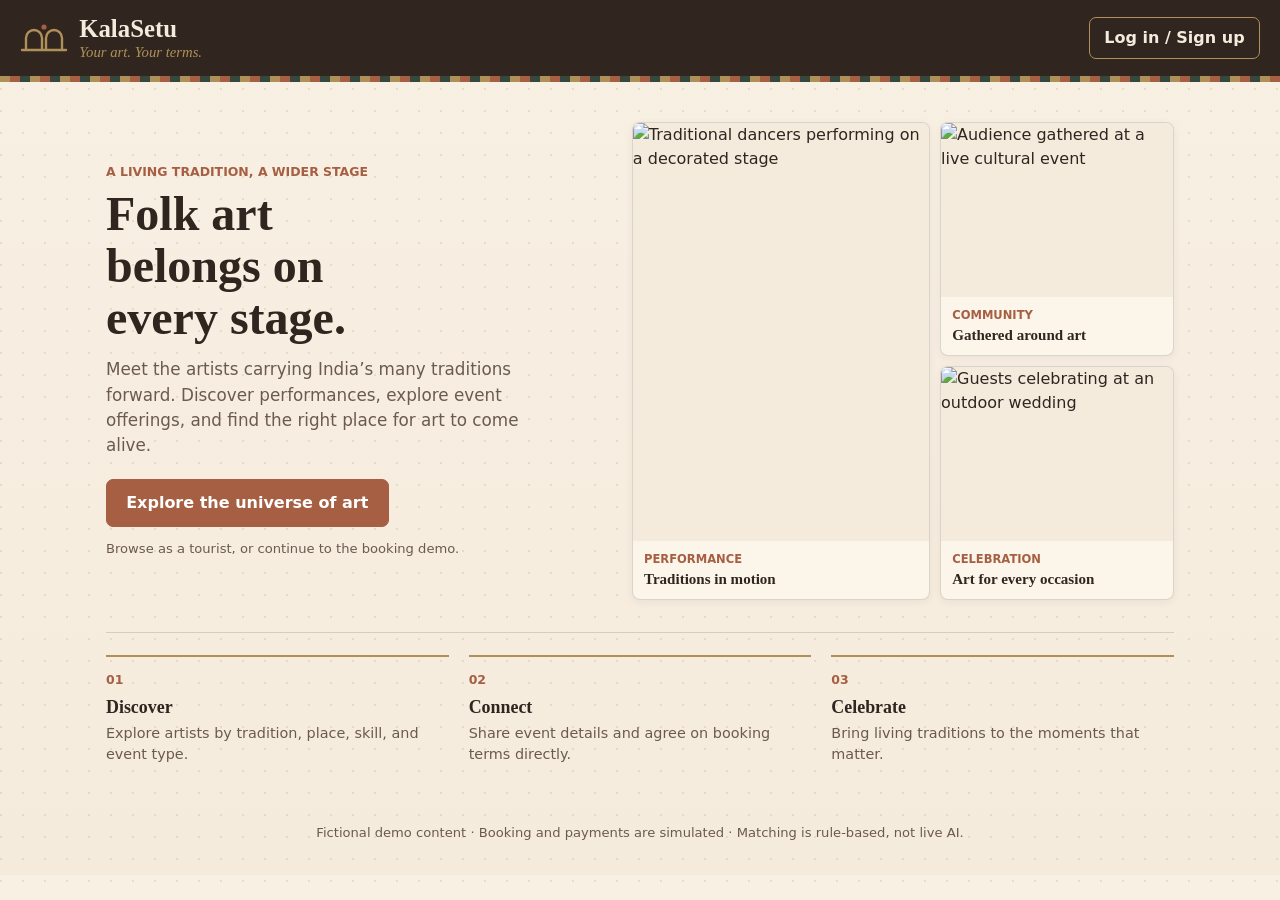
==== welcome.html @ 8331241e "Updated KalaSetu with latest prototype" ====
<!doctype html>
<html lang="en">
<head>
<meta charset="utf-8">
<meta name="viewport" content="width=device-width, initial-scale=1">
<title>KalaSetu — Your art. Your terms.</title>
<link rel="stylesheet" href="styles.css">
<link rel="stylesheet" href="welcome.css">
</head>
<body>
<header class="top welcome-top">
  <a class="welcome-brand" href="welcome.html" aria-label="KalaSetu welcome page">
    <svg class="logo" viewBox="0 0 48 32" aria-hidden="true"><path d="M2 28h44M6 28V16a8 8 0 0 1 16 0v12M26 28V16a8 8 0 0 1 16 0v12" fill="none" stroke="#AF9058" stroke-width="2.4" stroke-linecap="round"/><circle cx="24" cy="5" r="2.6" fill="#A65F43"/></svg>
    <span><b>KalaSetu</b><small>Your art. Your terms.</small></span>
  </a>
  <a class="btn ghost welcome-login" href="index.html?view=access">Log in / Sign up</a>
</header>
<div class="stripe" aria-hidden="true"></div>
<main class="welcome-main">
  <section class="welcome-hero">
    <div class="welcome-copy">
      <p class="eyebrow">A living tradition, a wider stage</p>
      <h1>Folk art belongs on every stage.</h1>
      <p>Meet the artists carrying India’s many traditions forward. Discover performances, explore event offerings, and find the right place for art to come alive.</p>
      <a class="btn welcome-cta" href="index.html?view=access">Explore the universe of art</a>
      <p class="welcome-note">Browse as a tourist, or continue to the booking demo.</p>
    </div>
    <div class="welcome-gallery" aria-label="Folk arts and cultural events">
      <figure class="welcome-gallery-feature">
        <img src="https://images.unsplash.com/photo-1508700115892-45ecd05ae2ad?auto=format&amp;fit=crop&amp;w=1200&amp;q=85" alt="Traditional dancers performing on a decorated stage" fetchpriority="high">
        <figcaption><span>Performance</span><b>Traditions in motion</b></figcaption>
      </figure>
      <figure>
        <img src="https://images.unsplash.com/photo-1501386761578-eac5c94b800a?auto=format&amp;fit=crop&amp;w=800&amp;q=80" alt="Audience gathered at a live cultural event" loading="eager">
        <figcaption><span>Community</span><b>Gathered around art</b></figcaption>
      </figure>
      <figure>
        <img src="https://images.unsplash.com/photo-1519741497674-611481863552?auto=format&amp;fit=crop&amp;w=800&amp;q=80" alt="Guests celebrating at an outdoor wedding" loading="eager">
        <figcaption><span>Celebration</span><b>Art for every occasion</b></figcaption>
      </figure>
    </div>
  </section>
  <section class="welcome-steps" aria-label="How KalaSetu works">
    <article><span>01</span><h2>Discover</h2><p>Explore artists by tradition, place, skill, and event type.</p></article>
    <article><span>02</span><h2>Connect</h2><p>Share event details and agree on booking terms directly.</p></article>
    <article><span>03</span><h2>Celebrate</h2><p>Bring living traditions to the moments that matter.</p></article>
  </section>
</main>
<footer>Fictional demo content · Booking and payments are simulated · Matching is rule-based, not live AI.</footer>
</body>
</html>
---- styles.css ----
:root{--ivory:#F5EBDD;--espresso:#30251F;--terra:#A65F43;--gold:#AF9058;--forest:#34483D;--card:#FBF5EA;--line:rgba(48,37,31,.16);--serif:"Iowan Old Style","Palatino Linotype",Palatino,Georgia,serif;--sans:system-ui,-apple-system,"Segoe UI",Roboto,sans-serif}
*{box-sizing:border-box}
[hidden]{display:none!important}
body{margin:0;color:var(--espresso);font:16px/1.5 var(--sans);background:radial-gradient(circle at 1px 1px,rgba(175,144,88,.2) 1px,transparent 0) 0 0/22px 22px,linear-gradient(180deg,#F8F0E3,var(--ivory))}
h1,h2,h3{font-family:var(--serif);margin:0;line-height:1.2}
h2{font-size:1.55rem;margin-bottom:.35rem}h3{font-size:1.05rem;margin-bottom:.35rem}
small,.muted{color:#6b5a4f}
.top{background:var(--espresso);color:var(--ivory);display:flex;flex-wrap:wrap;gap:.65rem 1.25rem;align-items:center;justify-content:space-between;padding:.85rem 1.25rem}
.brand{display:flex;align-items:center;gap:.7rem}.brand h1{font-size:1.55rem}.brand p{margin:0;color:var(--gold);font-style:italic;font-family:var(--serif)}
.logo{width:48px;height:32px}
.stripe{height:6px;background:repeating-linear-gradient(90deg,var(--gold) 0 10px,var(--terra) 10px 20px,var(--forest) 20px 30px)}
nav{display:flex;gap:.15rem .25rem;flex-wrap:wrap}
nav button{background:none;border:0;color:var(--ivory);padding:.45rem .65rem;border-radius:6px;cursor:pointer;font:inherit;transition:background-color .16s ease,color .16s ease}
nav button[aria-current=page]{background:var(--terra);font-weight:600}
nav button:hover{background:rgba(245,235,221,.14)}nav button[aria-current=page]:hover{background:var(--terra)}
.tools{display:flex;gap:1rem;align-items:center;flex-wrap:wrap}
.role{display:flex;flex-direction:column;gap:.2rem;font-size:.8rem}.role-label small{color:#cdbfae}
.role #roles{display:inline-flex;border:1px solid var(--gold);border-radius:999px;overflow:hidden;width:max-content}
.role #roles button{border:0;background:none;color:var(--ivory);padding:.3rem .75rem;min-height:34px;cursor:pointer;font:inherit;transition:background-color .16s ease,color .16s ease}
.role #roles button[aria-pressed=true]{background:var(--gold);color:var(--espresso);font-weight:700}
main{max-width:1100px;margin:0 auto;padding:1.25rem 1rem 2rem}
.banner{background:var(--forest);color:var(--ivory);border-radius:8px;padding:.75rem 1rem;margin-bottom:1.1rem;display:flex;gap:.6rem;align-items:flex-start}
.banner b{color:#E8D3A5;white-space:nowrap}
.access{max-width:760px;margin:2.5rem auto;padding:clamp(1.25rem,4vw,2.5rem);background:var(--card);border:1px solid var(--line);border-left:6px solid var(--terra);border-radius:8px;box-shadow:0 4px 16px rgba(48,37,31,.07)}
.access h2{font-size:2rem;margin:.25rem 0}.eyebrow{margin:0;color:var(--terra);font-size:.78rem;font-weight:700;text-transform:uppercase}
.mode-switch{margin:1rem 0}.mode-switch .btn[aria-pressed=true]{background:var(--forest);border-color:var(--forest);color:#fff}
.role-choices{display:grid;grid-template-columns:repeat(2,minmax(0,1fr));gap:.75rem;margin:1.25rem 0}
.role-choice{display:flex;flex-direction:column;gap:.35rem;text-align:left;padding:1rem;background:#fffdf8;border:1px solid var(--line);border-radius:8px;color:var(--espresso);font:inherit;cursor:pointer}
.role-choice[aria-pressed=true]{border:2px solid var(--terra);background:#f8eee3}.role-choice span{font-size:.88rem;color:#6b5a4f}
.match-grid{margin:.65rem 0 .9rem}.match-card{display:flex;flex-direction:column;gap:.3rem;padding:.8rem;transition:border-color .16s ease,box-shadow .16s ease,transform .16s ease}.match-card h3,.match-card p{margin:0}.match-card h3{font-size:1rem}.match-top{display:flex;align-items:center;justify-content:space-between;gap:.5rem}.match-reasons{display:flex;flex-wrap:wrap;gap:.25rem}.match-reasons .chip{font-size:.74rem;padding:.03rem .45rem}.match-card .stats{margin-top:.1rem}.match-card .btn{margin-top:.2rem}
.directory-heading{display:flex;align-items:flex-start;justify-content:space-between;gap:1rem;margin-bottom:.65rem}
.directory-heading p{margin:.25rem 0 0}
.directory-wishlist{align-self:center;color:var(--terra);font-weight:700;text-decoration:none;border-bottom:1px solid currentColor;padding:.25rem 0;white-space:nowrap}
.directory-wishlist:hover{color:var(--forest)}
.artist-card-heading{display:flex;align-items:center;justify-content:space-between;gap:.5rem}
.wishlist-toggle{display:inline-grid;place-items:center;flex:0 0 40px;width:40px;height:40px;border:1px solid var(--line);border-radius:50%;background:#fffdf8;color:var(--terra);font:inherit;font-size:1.3rem;line-height:1;cursor:pointer;transition:background-color .16s ease,border-color .16s ease,transform .16s ease}
.wishlist-toggle:hover,.wishlist-toggle[aria-pressed=true]{background:#f8eee3;border-color:var(--terra)}
.wishlist-toggle:hover{transform:scale(1.05)}
.custom-note{padding:.55rem .7rem;border-left:3px solid var(--gold);border-radius:4px;background:#fffaf0;font-size:.92rem}
.request-notes textarea{min-height:84px}
.event-photo{display:grid;grid-template-columns:minmax(0,320px) minmax(0,1fr);align-items:center;gap:.85rem;margin:.75rem 0 1rem;padding:.65rem;border:1px solid var(--line);border-radius:8px;background:#fffaf0}
.event-photo img{display:block;width:100%;aspect-ratio:16/9;object-fit:cover;border-radius:6px;background:var(--ivory)}
.event-photo figcaption{display:flex;flex-direction:column;gap:.3rem;color:#6b5a4f;font-size:.9rem}
.event-photo figcaption b{color:var(--espresso);font-family:var(--serif);font-size:1rem}
.event-photo-summary{grid-template-columns:minmax(0,220px) minmax(0,1fr);margin:.55rem 0}
.tourist-page>label{max-width:560px;margin:.75rem 0 1.25rem}
.tourist-section{margin:1.5rem 0}
.tourist-section-heading{display:flex;align-items:baseline;justify-content:space-between;gap:1rem;margin-bottom:.65rem}
.tourist-section-heading h3{margin:0;font:600 1.2rem/1.2 var(--serif)}
.tourist-section-heading .result-count{margin:0;font-size:.84rem}
.tourist-grid{align-items:stretch}
.tourist-event{padding:0;overflow:hidden}
.tourist-event>img{display:block;width:100%;aspect-ratio:16/9;object-fit:cover;background:var(--ivory)}
.tourist-event-body{display:flex;flex-direction:column;align-items:flex-start;gap:.35rem;padding:1rem;height:100%}
.tourist-event-body h3,.tourist-event-body p{margin:0}
.tourist-event-body .btn{margin-top:auto}
.media-note{margin:0;font-size:.82rem}
.home{display:flex;flex-direction:column;gap:2rem;padding:.45rem 0 1rem}
.home-hero{display:grid;grid-template-columns:minmax(0,1.05fr) minmax(0,.95fr);align-items:center;gap:clamp(2rem,4vw,3.5rem);padding:1.75rem 0 2.25rem;border-bottom:1px solid var(--line)}
.home-copy{max-width:560px}
.home-title{max-width:12ch;margin:.4rem 0 .75rem;font-size:3.1rem;line-height:1.08}
.home-intro{max-width:52ch;margin:0 0 1.15rem;font-size:1.08rem;color:#6b5a4f}
.home-actions{gap:.65rem}
.home-note{margin:.85rem 0 0;font-size:.84rem}
.home-artwork{display:grid;grid-template-columns:1.12fr .88fr;grid-template-rows:repeat(2,minmax(0,1fr));gap:.65rem;min-height:370px}
.home-art{display:grid;grid-template-rows:minmax(0,1fr) auto;min-width:0;margin:0;overflow:hidden;background:var(--card);border:1px solid var(--line);border-radius:8px;box-shadow:0 2px 8px rgba(48,37,31,.06)}
.home-art-main{grid-row:1/3}
.home-art svg{display:block;width:100%;height:100%;min-height:0;object-fit:cover}
.home-art figcaption{display:flex;flex-direction:column;gap:.15rem;padding:.6rem .7rem}
.home-art figcaption span{color:#6b5a4f;font-size:.75rem}
.home-art figcaption b{font-family:var(--serif);font-size:.92rem;line-height:1.25}
.home-steps{padding:.1rem 0 .5rem}
.home-steps>h2{margin-bottom:1rem;font-size:1.4rem}
.home-step-grid{display:grid;grid-template-columns:repeat(3,minmax(0,1fr));gap:1.25rem}
.home-step-grid article{padding:.7rem 0 0;border-top:2px solid var(--gold)}
.home-step-number{color:var(--terra);font-size:.78rem;font-weight:700}
.home-step-grid h3{margin:.35rem 0 .25rem}
.home-step-grid p{margin:0;color:#6b5a4f;font-size:.92rem}
.grid{display:grid;grid-template-columns:repeat(auto-fit,minmax(255px,1fr));gap:.85rem}
.cols{display:grid;grid-template-columns:minmax(0,1fr) minmax(0,1fr);gap:1rem}
.card{background:var(--card);border:1px solid var(--line);border-radius:10px;padding:1rem;box-shadow:0 2px 8px rgba(48,37,31,.06);transition:border-color .16s ease,box-shadow .16s ease,transform .16s ease}
.card.art:hover,.match-card:hover{border-color:rgba(166,95,67,.45);box-shadow:0 6px 16px rgba(48,37,31,.1);transform:translateY(-2px)}
.card.art svg{transition:transform .28s ease}
.card.art:hover svg{transform:scale(1.025)}
.card.art{padding:0;overflow:hidden;display:flex;flex-direction:column}.card.art .body{padding:1rem;display:flex;flex-direction:column;gap:.5rem;flex:1}
.card.art svg{display:block;width:100%;height:auto}
.chips{display:flex;flex-wrap:wrap;gap:.35rem}.chip{border:1px solid var(--line);border-radius:999px;padding:.05rem .6rem;font-size:.8rem;background:#fff8}
.tag{font-size:.72rem;text-transform:uppercase;color:var(--terra);font-weight:700}
.stats{display:flex;gap:1rem;flex-wrap:wrap;font-size:.9rem;margin-top:auto}.stats b{display:block;font-family:var(--serif);font-size:1.05rem}
.filters{display:flex;flex-wrap:wrap;gap:.75rem;align-items:end;margin:.75rem 0 1rem}
label{display:flex;flex-direction:column;gap:.25rem;font-size:.88rem;font-weight:600}
label small{font-weight:400}
input,select,textarea{font:inherit;padding:.5rem .6rem;border:1px solid #b9a998;border-radius:6px;background:#fffdf8;color:var(--espresso);min-width:0;transition:border-color .16s ease,box-shadow .16s ease}
textarea{min-height:130px;resize:vertical}
input:focus-visible,select:focus-visible,textarea:focus-visible,button:focus-visible,summary:focus-visible{outline:3px solid var(--gold);outline-offset:2px}
input[type=file]::file-selector-button{margin-right:.6rem;padding:.4rem .65rem;border:1px solid var(--line);border-radius:5px;background:#f2e7d6;color:var(--espresso);font:inherit;cursor:pointer}
.form{display:grid;grid-template-columns:repeat(auto-fit,minmax(200px,1fr));gap:.8rem}.form .wide{grid-column:1/-1}
.btn{font:inherit;font-weight:600;border-radius:7px;min-height:40px;padding:.5rem .9rem;border:1px solid var(--terra);background:var(--terra);color:#fff;cursor:pointer;transition:background-color .16s ease,border-color .16s ease,color .16s ease,box-shadow .16s ease,transform .16s ease}
.btn:hover:not(:disabled){filter:brightness(1.06);transform:translateY(-1px);box-shadow:0 2px 6px rgba(48,37,31,.12)}.btn:disabled{opacity:.55;cursor:not-allowed}
.btn:active:not(:disabled){transform:translateY(0)}
.btn.alt{background:var(--forest);border-color:var(--forest)}.btn.ghost{background:none;color:inherit;border-color:currentColor}
.top .btn.ghost{color:var(--ivory);border-color:var(--gold)}
.btn.danger{background:none;color:#8a2f1f;border-color:#8a2f1f}
.row{display:flex;gap:.6rem;flex-wrap:wrap;align-items:center}
.badge{display:inline-block;border-radius:999px;padding:.1rem .65rem;font-size:.78rem;font-weight:700;background:#e8dcc7}
.badge.confirmed{background:var(--forest);color:#fff}.badge.awaiting_artist,.badge.awaiting_organizer{background:#E8D3A5}.badge.declined{background:#e9c9c0;color:#6b1f12}
.flag{background:#fbe9d7;border:1px solid var(--terra);border-radius:8px;padding:.5rem .75rem;margin:.4rem 0;font-size:.9rem}
.ok{color:var(--forest);font-weight:600}.err{color:#9b2c1a;font-weight:600;margin:.4rem 0 0}
table{width:100%;border-collapse:collapse;font-size:.92rem}th,td{text-align:left;padding:.4rem .5rem;border-bottom:1px solid var(--line)}td.n,th.n{text-align:right;font-variant-numeric:tabular-nums}
tfoot td{font-weight:700}
ol.hist,ul.log{margin:.3rem 0;padding-left:1.1rem}ol.hist li,ul.log li{margin:.35rem 0}
.actions{border-top:1px dashed var(--line);margin-top:.75rem;padding-top:.75rem;display:flex;flex-direction:column;gap:.6rem}
details{border:1px solid var(--line);border-radius:8px;padding:.5rem .75rem;background:#fffaf0}summary{cursor:pointer;font-weight:600}
.empty{text-align:center;padding:2rem 1rem;border:2px dashed var(--gold);border-radius:10px;background:#fbf5ea99}
.list{display:flex;flex-direction:column;gap:.5rem}.list>button{text-align:left;background:var(--card);border:1px solid var(--line);border-radius:10px;padding:.6rem .8rem;cursor:pointer;font:inherit;color:inherit}
.list>button[aria-current=true]{border-color:var(--terra);box-shadow:0 0 0 2px var(--terra) inset}
.split{display:grid;grid-template-columns:260px minmax(0,1fr);gap:1.25rem}
footer{text-align:center;font-size:.82rem;color:#6b5a4f;padding:1.2rem 1rem 2rem}
#toast{position:fixed;left:50%;bottom:1.2rem;transform:translate(-50%,20px);background:var(--espresso);color:var(--ivory);padding:.7rem 1.1rem;border-radius:10px;opacity:0;pointer-events:none;transition:.25s;max-width:92vw;z-index:9}
#toast.show{opacity:1;transform:translate(-50%,0)}#toast.bad{background:#8a2f1f}
#app>section{animation:view-enter .2s ease-out both}
@keyframes view-enter{from{opacity:0;transform:translateY(5px)}to{opacity:1;transform:translateY(0)}}
@media(max-width:820px){.cols,.split{grid-template-columns:1fr}.top{padding:.75rem 1rem}.home-hero{grid-template-columns:1fr;gap:1.4rem}.home-copy{max-width:680px}.home-artwork{max-width:680px;width:100%;min-height:330px}.home-step-grid{gap:1rem}}
@media(max-width:560px){
	.top{display:grid;grid-template-columns:minmax(0,1fr);gap:.5rem;padding:.7rem .8rem}
	.brand{gap:.55rem}.brand h1{font-size:1.4rem}.brand p{font-size:.9rem}.logo{width:42px;height:28px}
	nav{gap:.1rem .2rem;flex-wrap:nowrap;overflow-x:auto;overscroll-behavior-x:contain;scrollbar-width:thin;-webkit-overflow-scrolling:touch}
	nav button{flex:0 0 auto;min-height:36px;padding:.3rem .48rem;font-size:.82rem;white-space:nowrap}
	.tools{width:100%;justify-content:space-between;gap:.45rem}
	.role{flex-direction:row;align-items:center;gap:.45rem;font-size:.72rem}
	.role-label{white-space:nowrap}.role-label small{display:none}
	.role #roles button{min-height:32px;padding:.22rem .5rem;font-size:.76rem}
	.top .btn.ghost{min-height:34px;padding:.3rem .55rem;font-size:.78rem}
	main{padding:.9rem .8rem 1.5rem}
	.banner{gap:.45rem;padding:.65rem .75rem;margin-bottom:.9rem;font-size:.92rem}
	.role-choices{grid-template-columns:1fr}.access{margin:1rem auto;padding:1.25rem}
	.access h2{font-size:1.7rem}.match-grid{grid-template-columns:1fr;gap:.6rem}
	.directory-heading{align-items:center;gap:.6rem}.directory-heading h2{font-size:1.35rem}.directory-wishlist{font-size:.88rem}
	.tourist-section{margin:1.1rem 0}.tourist-section-heading{align-items:flex-start}.tourist-event-body{padding:.8rem}
	.event-photo,.event-photo-summary{grid-template-columns:minmax(0,1fr);gap:.5rem}.event-photo img{max-height:210px}
	.home{gap:1.35rem;padding:.15rem 0 .7rem}.home-hero{gap:1.1rem;padding:1rem 0 1.4rem}.home-title{max-width:18ch;font-size:2rem;line-height:1.1}.home-intro{font-size:1rem;margin-bottom:.9rem}.home-note{margin-top:.65rem}.home-artwork{height:250px;min-height:0;gap:.45rem}.home-art{min-height:0}.home-art figcaption{padding:.5rem}.home-art figcaption b{font-size:.82rem}.home-steps>h2{font-size:1.25rem}.home-step-grid{grid-template-columns:1fr;gap:.7rem}
	.card{padding:.85rem}.card.art{padding:0}
	.form{grid-template-columns:minmax(0,1fr);gap:.65rem}
	.form .wide{grid-column:auto}
	table{font-size:.84rem}th,td{padding:.35rem .3rem;overflow-wrap:anywhere}
}
@media(prefers-reduced-motion:reduce){*{transition:none!important;animation:none!important;scroll-behavior:auto!important}}
---- welcome.css ----
.welcome-top{align-items:center}
.welcome-brand{display:flex;align-items:center;gap:.7rem;color:var(--ivory);text-decoration:none}
.welcome-brand span{display:flex;flex-direction:column}
.welcome-brand b{font:600 1.55rem/1.2 var(--serif)}
.welcome-brand small{color:var(--gold);font:italic .92rem/1.3 var(--serif)}
.welcome-login{text-decoration:none}
.welcome-main{width:min(100% - 2rem,1100px);padding:1.75rem 1rem 2rem}
.welcome-hero{display:grid;grid-template-columns:minmax(0,.92fr) minmax(0,1.08fr);align-items:center;gap:clamp(2rem,5vw,4rem);padding:.75rem 0 2rem;border-bottom:1px solid var(--line)}
.welcome-copy{max-width:510px}
.welcome-copy h1{max-width:11ch;margin:.4rem 0 .85rem;font:600 3rem/1.08 var(--serif)}
.welcome-copy>p:not(.eyebrow,.welcome-note){max-width:48ch;margin:0 0 1.3rem;color:#6b5a4f;font-size:1.05rem}
.welcome-cta{display:inline-flex;align-items:center;justify-content:center;min-height:48px;padding:.65rem 1.2rem;text-decoration:none}
.welcome-note{margin:.75rem 0 0;color:#6b5a4f;font-size:.82rem}
.welcome-gallery{display:grid;grid-template-columns:1.12fr .88fr;grid-template-rows:repeat(2,minmax(0,1fr));gap:.65rem;min-height:390px}
.welcome-gallery figure{display:grid;grid-template-rows:minmax(0,1fr) auto;min-width:0;margin:0;overflow:hidden;border:1px solid var(--line);border-radius:8px;background:var(--card);box-shadow:0 2px 8px rgba(48,37,31,.06)}
.welcome-gallery-feature{grid-row:1/3}
.welcome-gallery img{display:block;width:100%;height:100%;min-height:0;aspect-ratio:4/3;object-fit:cover;background:var(--ivory)}
.welcome-gallery-feature img{aspect-ratio:auto}
.welcome-gallery figcaption{display:flex;flex-direction:column;gap:.15rem;padding:.6rem .7rem}
.welcome-gallery figcaption span{color:var(--terra);font-size:.72rem;font-weight:700;text-transform:uppercase}
.welcome-gallery figcaption b{font:600 .94rem/1.25 var(--serif)}
.welcome-steps{display:grid;grid-template-columns:repeat(3,minmax(0,1fr));gap:1.25rem;padding:1.4rem 0 .4rem}
.welcome-steps article{padding:.65rem 0 0;border-top:2px solid var(--gold)}
.welcome-steps article>span{color:var(--terra);font-size:.78rem;font-weight:700}
.welcome-steps h2{margin:.35rem 0 .25rem;font-size:1.12rem}
.welcome-steps p{margin:0;color:#6b5a4f;font-size:.9rem}
@media(max-width:820px){
  .welcome-hero{grid-template-columns:1fr;gap:1.4rem}
  .welcome-copy{max-width:680px}
  .welcome-gallery{width:100%;max-width:680px;min-height:330px}
}
@media(max-width:560px){
  .welcome-top{gap:.5rem;padding:.7rem .8rem}
  .welcome-brand{gap:.55rem}.welcome-brand b{font-size:1.35rem}.welcome-brand small{font-size:.82rem}.welcome-brand .logo{width:42px;height:28px}
  .welcome-login{min-height:36px;padding:.3rem .55rem;font-size:.8rem}
  .welcome-main{width:100%;padding:.9rem .8rem 1.5rem}
  .welcome-hero{gap:1.1rem;padding:.4rem 0 1.3rem}
  .welcome-copy h1{max-width:14ch;font-size:2.1rem}
  .welcome-copy>p:not(.eyebrow,.welcome-note){font-size:.98rem}
  .welcome-cta{width:100%;text-align:center}
  .welcome-gallery{height:250px;min-height:0;gap:.45rem}
  .welcome-gallery figure{min-height:0}
  .welcome-gallery figcaption{padding:.45rem}
  .welcome-gallery figcaption b{font-size:.8rem}
  .welcome-steps{grid-template-columns:1fr;gap:.7rem;padding-top:1.1rem}
}
@media(prefers-reduced-motion:reduce){.welcome-gallery img{transition:none!important}}
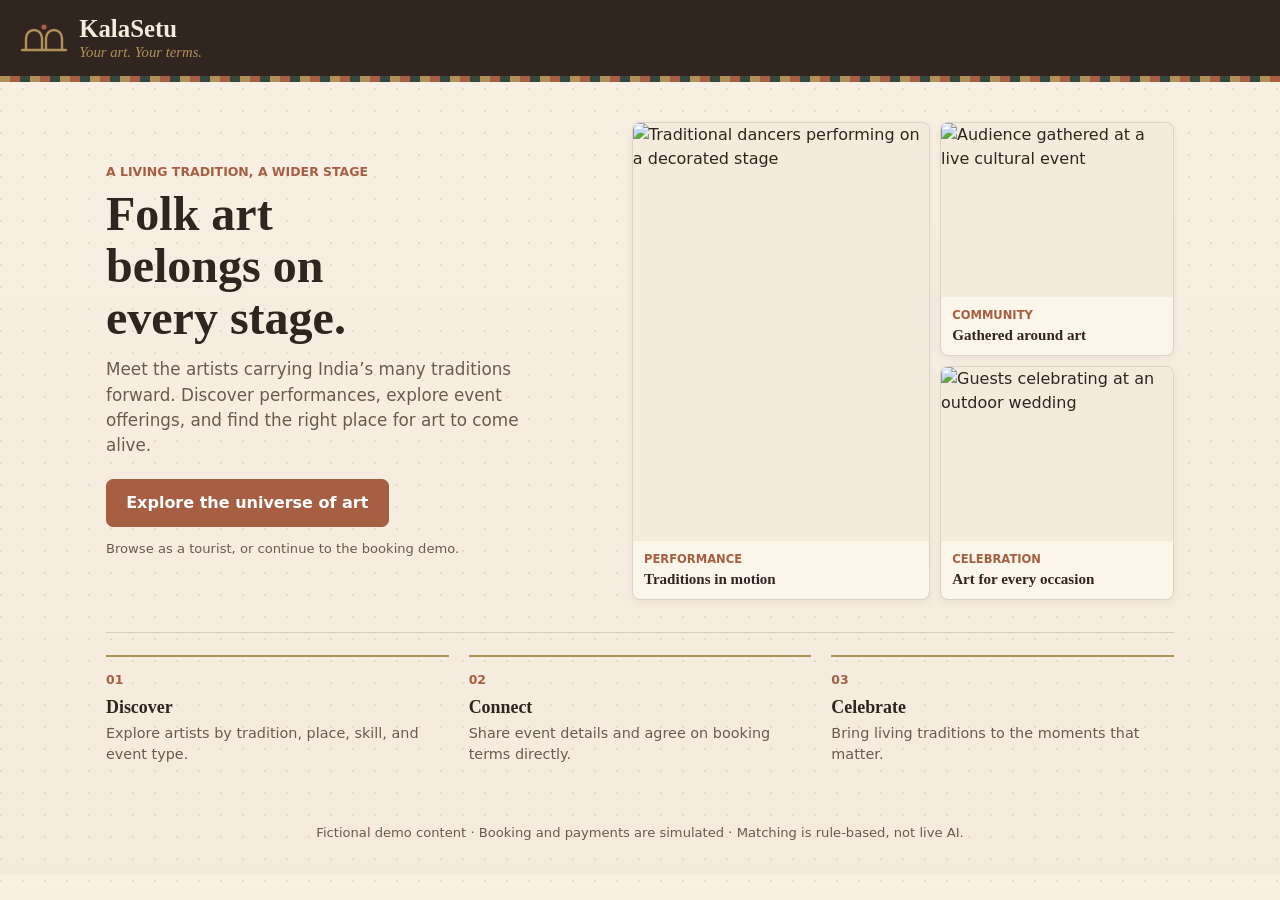
==== commit 9c30219e: "added home page" ====
--- a/welcome.html
+++ b/welcome.html
@@ -13,7 +13,6 @@
     <svg class="logo" viewBox="0 0 48 32" aria-hidden="true"><path d="M2 28h44M6 28V16a8 8 0 0 1 16 0v12M26 28V16a8 8 0 0 1 16 0v12" fill="none" stroke="#AF9058" stroke-width="2.4" stroke-linecap="round"/><circle cx="24" cy="5" r="2.6" fill="#A65F43"/></svg>
     <span><b>KalaSetu</b><small>Your art. Your terms.</small></span>
   </a>
-  <a class="btn ghost welcome-login" href="index.html?view=access">Log in / Sign up</a>
 </header>
 <div class="stripe" aria-hidden="true"></div>
 <main class="welcome-main">
@@ -22,7 +21,10 @@
       <p class="eyebrow">A living tradition, a wider stage</p>
       <h1>Folk art belongs on every stage.</h1>
       <p>Meet the artists carrying India’s many traditions forward. Discover performances, explore event offerings, and find the right place for art to come alive.</p>
-      <a class="btn welcome-cta" href="index.html?view=access">Explore the universe of art</a>
+      <form class="welcome-cta-form" action="index.html" method="get">
+        <input type="hidden" name="view" value="access">
+        <button class="btn welcome-cta" type="submit">Explore the universe of art</button>
+      </form>
       <p class="welcome-note">Browse as a tourist, or continue to the booking demo.</p>
     </div>
     <div class="welcome-gallery" aria-label="Folk arts and cultural events">
--- a/welcome.css
+++ b/welcome.css
@@ -3,13 +3,13 @@
 .welcome-brand span{display:flex;flex-direction:column}
 .welcome-brand b{font:600 1.55rem/1.2 var(--serif)}
 .welcome-brand small{color:var(--gold);font:italic .92rem/1.3 var(--serif)}
-.welcome-login{text-decoration:none}
 .welcome-main{width:min(100% - 2rem,1100px);padding:1.75rem 1rem 2rem}
 .welcome-hero{display:grid;grid-template-columns:minmax(0,.92fr) minmax(0,1.08fr);align-items:center;gap:clamp(2rem,5vw,4rem);padding:.75rem 0 2rem;border-bottom:1px solid var(--line)}
 .welcome-copy{max-width:510px}
 .welcome-copy h1{max-width:11ch;margin:.4rem 0 .85rem;font:600 3rem/1.08 var(--serif)}
 .welcome-copy>p:not(.eyebrow,.welcome-note){max-width:48ch;margin:0 0 1.3rem;color:#6b5a4f;font-size:1.05rem}
-.welcome-cta{display:inline-flex;align-items:center;justify-content:center;min-height:48px;padding:.65rem 1.2rem;text-decoration:none}
+.welcome-cta-form{margin:0}
+.welcome-cta{display:inline-flex;align-items:center;justify-content:center;min-height:48px;padding:.65rem 1.2rem}
 .welcome-note{margin:.75rem 0 0;color:#6b5a4f;font-size:.82rem}
 .welcome-gallery{display:grid;grid-template-columns:1.12fr .88fr;grid-template-rows:repeat(2,minmax(0,1fr));gap:.65rem;min-height:390px}
 .welcome-gallery figure{display:grid;grid-template-rows:minmax(0,1fr) auto;min-width:0;margin:0;overflow:hidden;border:1px solid var(--line);border-radius:8px;background:var(--card);box-shadow:0 2px 8px rgba(48,37,31,.06)}
@@ -32,7 +32,6 @@
 @media(max-width:560px){
   .welcome-top{gap:.5rem;padding:.7rem .8rem}
   .welcome-brand{gap:.55rem}.welcome-brand b{font-size:1.35rem}.welcome-brand small{font-size:.82rem}.welcome-brand .logo{width:42px;height:28px}
-  .welcome-login{min-height:36px;padding:.3rem .55rem;font-size:.8rem}
   .welcome-main{width:100%;padding:.9rem .8rem 1.5rem}
   .welcome-hero{gap:1.1rem;padding:.4rem 0 1.3rem}
   .welcome-copy h1{max-width:14ch;font-size:2.1rem}
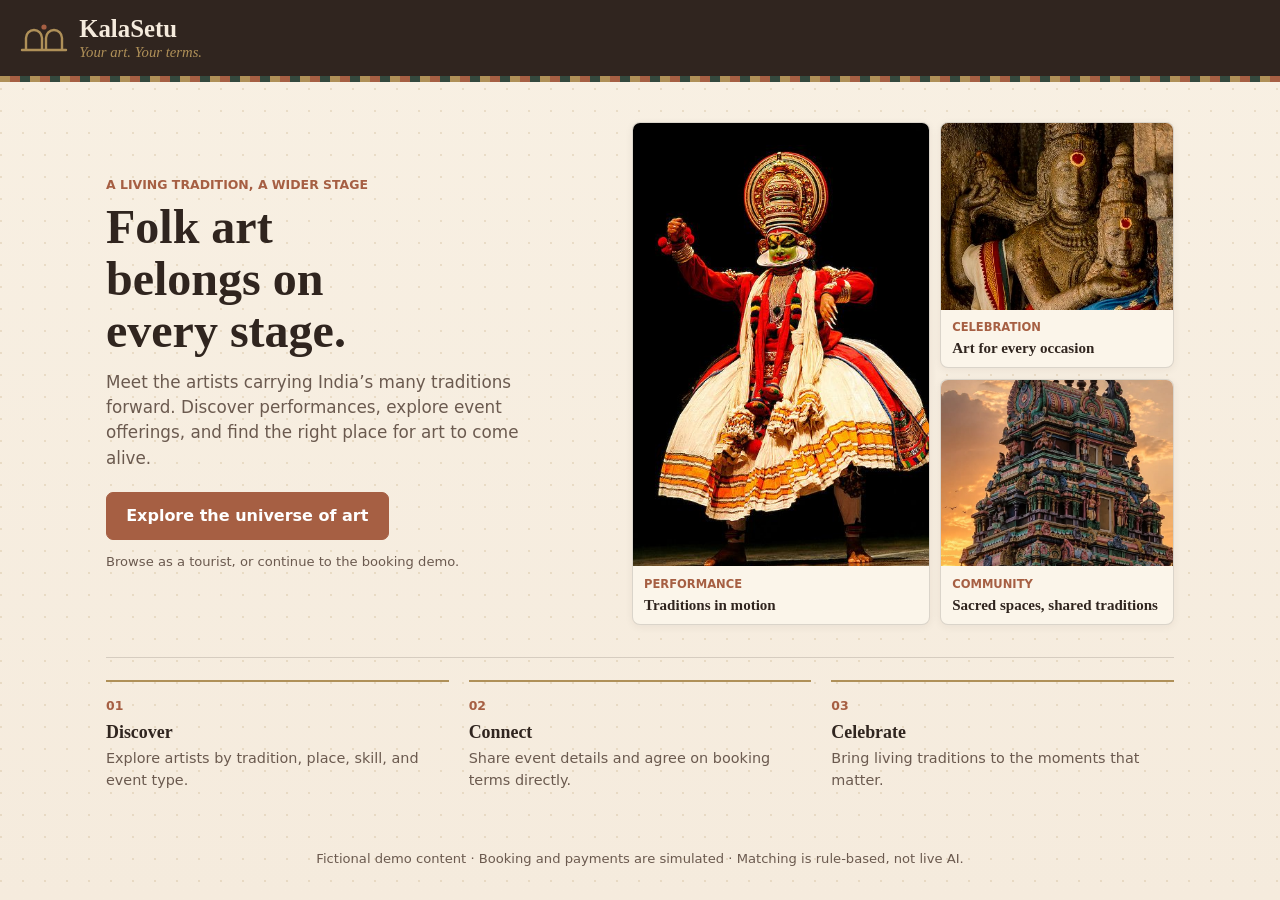
==== commit 7085116a: "front pagr image updated" ====
--- a/welcome.html
+++ b/welcome.html
@@ -29,16 +29,16 @@
     </div>
     <div class="welcome-gallery" aria-label="Folk arts and cultural events">
       <figure class="welcome-gallery-feature">
-        <img src="https://images.unsplash.com/photo-1508700115892-45ecd05ae2ad?auto=format&amp;fit=crop&amp;w=1200&amp;q=85" alt="Traditional dancers performing on a decorated stage" fetchpriority="high">
+        <img src="images/home-performance.png" alt="A Kathakali performer in costume on stage" fetchpriority="high">
         <figcaption><span>Performance</span><b>Traditions in motion</b></figcaption>
       </figure>
       <figure>
-        <img src="https://images.unsplash.com/photo-1501386761578-eac5c94b800a?auto=format&amp;fit=crop&amp;w=800&amp;q=80" alt="Audience gathered at a live cultural event" loading="eager">
-        <figcaption><span>Community</span><b>Gathered around art</b></figcaption>
+        <img src="images/home-celebration.png" alt="Traditional stone sculptures dressed for a celebration" loading="eager">
+        <figcaption><span>Celebration</span><b>Art for every occasion</b></figcaption>
       </figure>
       <figure>
-        <img src="https://images.unsplash.com/photo-1519741497674-611481863552?auto=format&amp;fit=crop&amp;w=800&amp;q=80" alt="Guests celebrating at an outdoor wedding" loading="eager">
-        <figcaption><span>Celebration</span><b>Art for every occasion</b></figcaption>
+        <img src="images/home-community.png" alt="A colorful temple tower at sunset" loading="eager">
+        <figcaption><span>Community</span><b>Sacred spaces, shared traditions</b></figcaption>
       </figure>
     </div>
   </section>
--- a/styles.css
+++ b/styles.css
@@ -14,10 +14,6 @@
 nav button[aria-current=page]{background:var(--terra);font-weight:600}
 nav button:hover{background:rgba(245,235,221,.14)}nav button[aria-current=page]:hover{background:var(--terra)}
 .tools{display:flex;gap:1rem;align-items:center;flex-wrap:wrap}
-.role{display:flex;flex-direction:column;gap:.2rem;font-size:.8rem}.role-label small{color:#cdbfae}
-.role #roles{display:inline-flex;border:1px solid var(--gold);border-radius:999px;overflow:hidden;width:max-content}
-.role #roles button{border:0;background:none;color:var(--ivory);padding:.3rem .75rem;min-height:34px;cursor:pointer;font:inherit;transition:background-color .16s ease,color .16s ease}
-.role #roles button[aria-pressed=true]{background:var(--gold);color:var(--espresso);font-weight:700}
 main{max-width:1100px;margin:0 auto;padding:1.25rem 1rem 2rem}
 .banner{background:var(--forest);color:var(--ivory);border-radius:8px;padding:.75rem 1rem;margin-bottom:1.1rem;display:flex;gap:.6rem;align-items:flex-start}
 .banner b{color:#E8D3A5;white-space:nowrap}
@@ -65,7 +61,7 @@
 .home-artwork{display:grid;grid-template-columns:1.12fr .88fr;grid-template-rows:repeat(2,minmax(0,1fr));gap:.65rem;min-height:370px}
 .home-art{display:grid;grid-template-rows:minmax(0,1fr) auto;min-width:0;margin:0;overflow:hidden;background:var(--card);border:1px solid var(--line);border-radius:8px;box-shadow:0 2px 8px rgba(48,37,31,.06)}
 .home-art-main{grid-row:1/3}
-.home-art svg{display:block;width:100%;height:100%;min-height:0;object-fit:cover}
+.home-art img{display:block;width:100%;height:100%;min-height:0;object-fit:cover}
 .home-art figcaption{display:flex;flex-direction:column;gap:.15rem;padding:.6rem .7rem}
 .home-art figcaption span{color:#6b5a4f;font-size:.75rem}
 .home-art figcaption b{font-family:var(--serif);font-size:.92rem;line-height:1.25}
@@ -127,9 +123,6 @@
 	nav{gap:.1rem .2rem;flex-wrap:nowrap;overflow-x:auto;overscroll-behavior-x:contain;scrollbar-width:thin;-webkit-overflow-scrolling:touch}
 	nav button{flex:0 0 auto;min-height:36px;padding:.3rem .48rem;font-size:.82rem;white-space:nowrap}
 	.tools{width:100%;justify-content:space-between;gap:.45rem}
-	.role{flex-direction:row;align-items:center;gap:.45rem;font-size:.72rem}
-	.role-label{white-space:nowrap}.role-label small{display:none}
-	.role #roles button{min-height:32px;padding:.22rem .5rem;font-size:.76rem}
 	.top .btn.ghost{min-height:34px;padding:.3rem .55rem;font-size:.78rem}
 	main{padding:.9rem .8rem 1.5rem}
 	.banner{gap:.45rem;padding:.65rem .75rem;margin-bottom:.9rem;font-size:.92rem}
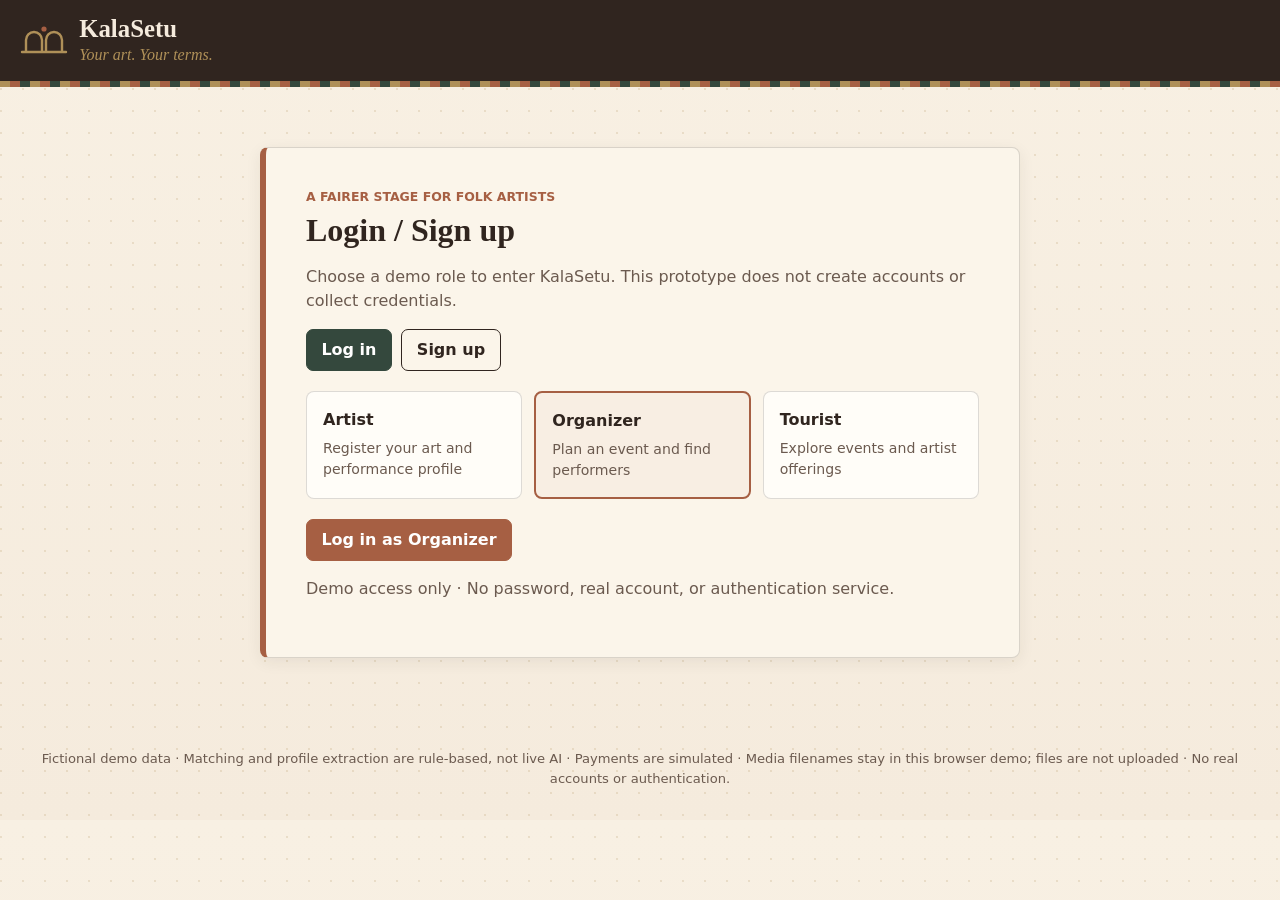
==== commit 8bdb350b: "Updated" ====
--- a/welcome.html
+++ b/welcome.html
@@ -6,6 +6,9 @@
 <title>KalaSetu — Your art. Your terms.</title>
 <link rel="stylesheet" href="styles.css">
 <link rel="stylesheet" href="welcome.css">
+<script>
+  window.location.replace('index.html?view=access');
+</script>
 </head>
 <body>
 <header class="top welcome-top">
@@ -25,11 +28,11 @@
         <input type="hidden" name="view" value="access">
         <button class="btn welcome-cta" type="submit">Explore the universe of art</button>
       </form>
-      <p class="welcome-note">Browse as a tourist, or continue to the booking demo.</p>
+      <p class="welcome-note">Login or sign up first to continue as an artist, organizer, or tourist.</p>
     </div>
     <div class="welcome-gallery" aria-label="Folk arts and cultural events">
       <figure class="welcome-gallery-feature">
-        <img src="images/home-performance.png" alt="A Kathakali performer in costume on stage" fetchpriority="high">
+        <img src="images/home-performance.png" alt="A Kathakali performer in costume on stage">
         <figcaption><span>Performance</span><b>Traditions in motion</b></figcaption>
       </figure>
       <figure>
--- a/styles.css
+++ b/styles.css
@@ -20,7 +20,7 @@
 .access{max-width:760px;margin:2.5rem auto;padding:clamp(1.25rem,4vw,2.5rem);background:var(--card);border:1px solid var(--line);border-left:6px solid var(--terra);border-radius:8px;box-shadow:0 4px 16px rgba(48,37,31,.07)}
 .access h2{font-size:2rem;margin:.25rem 0}.eyebrow{margin:0;color:var(--terra);font-size:.78rem;font-weight:700;text-transform:uppercase}
 .mode-switch{margin:1rem 0}.mode-switch .btn[aria-pressed=true]{background:var(--forest);border-color:var(--forest);color:#fff}
-.role-choices{display:grid;grid-template-columns:repeat(2,minmax(0,1fr));gap:.75rem;margin:1.25rem 0}
+.role-choices{display:grid;grid-template-columns:repeat(3,minmax(0,1fr));gap:.75rem;margin:1.25rem 0}
 .role-choice{display:flex;flex-direction:column;gap:.35rem;text-align:left;padding:1rem;background:#fffdf8;border:1px solid var(--line);border-radius:8px;color:var(--espresso);font:inherit;cursor:pointer}
 .role-choice[aria-pressed=true]{border:2px solid var(--terra);background:#f8eee3}.role-choice span{font-size:.88rem;color:#6b5a4f}
 .match-grid{margin:.65rem 0 .9rem}.match-card{display:flex;flex-direction:column;gap:.3rem;padding:.8rem;transition:border-color .16s ease,box-shadow .16s ease,transform .16s ease}.match-card h3,.match-card p{margin:0}.match-card h3{font-size:1rem}.match-top{display:flex;align-items:center;justify-content:space-between;gap:.5rem}.match-reasons{display:flex;flex-wrap:wrap;gap:.25rem}.match-reasons .chip{font-size:.74rem;padding:.03rem .45rem}.match-card .stats{margin-top:.1rem}.match-card .btn{margin-top:.2rem}
@@ -46,10 +46,41 @@
 .tourist-section-heading .result-count{margin:0;font-size:.84rem}
 .tourist-grid{align-items:stretch}
 .tourist-event{padding:0;overflow:hidden}
+.tourist-event[role=link]{cursor:pointer;transition:border-color .16s ease,box-shadow .16s ease,transform .16s ease}
+.tourist-event[role=link]:hover,.tourist-event[role=link]:focus-visible{border-color:var(--terra);box-shadow:0 6px 16px rgba(48,37,31,.1);transform:translateY(-2px);outline:3px solid var(--gold);outline-offset:2px}
 .tourist-event>img{display:block;width:100%;aspect-ratio:16/9;object-fit:cover;background:var(--ivory)}
 .tourist-event-body{display:flex;flex-direction:column;align-items:flex-start;gap:.35rem;padding:1rem;height:100%}
 .tourist-event-body h3,.tourist-event-body p{margin:0}
 .tourist-event-body .btn{margin-top:auto}
+.tourist-event-link{margin-top:auto;padding-top:.45rem;color:var(--terra);font-weight:700}
+.event-detail{display:flex;flex-direction:column;gap:1rem}
+.event-detail-card{overflow:hidden;background:var(--card);border:1px solid var(--line);border-radius:10px;box-shadow:0 2px 8px rgba(48,37,31,.06)}
+.event-detail-image{display:block;width:100%;max-height:430px;aspect-ratio:16/8;object-fit:cover;background:var(--ivory)}
+.event-detail-content{padding:clamp(1rem,3vw,2rem)}
+.event-detail-content h2{margin:.25rem 0}
+.event-detail-description{margin:1rem 0;font-size:1.04rem}
+.event-detail-grid{display:grid;grid-template-columns:repeat(auto-fit,minmax(190px,1fr));gap:.7rem;margin:1.2rem 0}
+.event-detail-item{display:flex;flex-direction:column;gap:.15rem;padding:.7rem;border:1px solid var(--line);border-radius:7px;background:#fffaf0;overflow-wrap:anywhere}
+.event-detail-subsection{margin-top:1.2rem;padding-top:1rem;border-top:1px solid var(--line)}
+.event-detail-subsection h3{margin-bottom:.5rem}
+.event-detail-content>.btn{margin-top:1rem}
+.checkout-page{max-width:900px;margin:0 auto}
+.checkout-layout{display:grid;grid-template-columns:minmax(0,1.5fr) minmax(260px,.8fr);gap:1rem;margin-top:1rem;align-items:start}
+.checkout-summary{position:sticky;top:1rem}
+.checkout-summary h3{margin-bottom:.8rem}
+.checkout-price-row{display:flex;justify-content:space-between;gap:.75rem;padding:.55rem 0;border-bottom:1px solid var(--line)}
+.checkout-total{margin-top:.25rem;font-size:1.05rem}
+.checkout-note{margin:.8rem 0;font-size:.88rem}
+.checkout-summary>.btn{width:100%;margin-top:.45rem}
+.checkout-summary>.checkout-back{margin-top:.6rem}
+.confirmation-page{max-width:720px;margin:1.5rem auto;text-align:center}
+.confirmation-mark{display:grid;place-items:center;width:68px;height:68px;margin:0 auto .8rem;border-radius:50%;background:var(--forest);color:#fff;font-size:2rem;font-weight:700}
+.confirmation-page h2{font-size:2rem}
+.confirmation-message{max-width:58ch;margin:.65rem auto 1.25rem;font-size:1.08rem}
+.confirmation-details{text-align:left;margin:1rem 0}
+.confirmation-details .event-detail-grid{margin:.3rem 0}
+.confirmation-details>p{margin:.8rem 0 0}
+.confirmation-actions{justify-content:center}
 .media-note{margin:0;font-size:.82rem}
 .home{display:flex;flex-direction:column;gap:2rem;padding:.45rem 0 1rem}
 .home-hero{display:grid;grid-template-columns:minmax(0,1.05fr) minmax(0,.95fr);align-items:center;gap:clamp(2rem,4vw,3.5rem);padding:1.75rem 0 2.25rem;border-bottom:1px solid var(--line)}
@@ -116,7 +147,7 @@
 #toast.show{opacity:1;transform:translate(-50%,0)}#toast.bad{background:#8a2f1f}
 #app>section{animation:view-enter .2s ease-out both}
 @keyframes view-enter{from{opacity:0;transform:translateY(5px)}to{opacity:1;transform:translateY(0)}}
-@media(max-width:820px){.cols,.split{grid-template-columns:1fr}.top{padding:.75rem 1rem}.home-hero{grid-template-columns:1fr;gap:1.4rem}.home-copy{max-width:680px}.home-artwork{max-width:680px;width:100%;min-height:330px}.home-step-grid{gap:1rem}}
+@media(max-width:820px){.cols,.split,.checkout-layout{grid-template-columns:1fr}.checkout-summary{position:static}.top{padding:.75rem 1rem}.home-hero{grid-template-columns:1fr;gap:1.4rem}.home-copy{max-width:680px}.home-artwork{max-width:680px;width:100%;min-height:330px}.home-step-grid{gap:1rem}}
 @media(max-width:560px){
 	.top{display:grid;grid-template-columns:minmax(0,1fr);gap:.5rem;padding:.7rem .8rem}
 	.brand{gap:.55rem}.brand h1{font-size:1.4rem}.brand p{font-size:.9rem}.logo{width:42px;height:28px}
